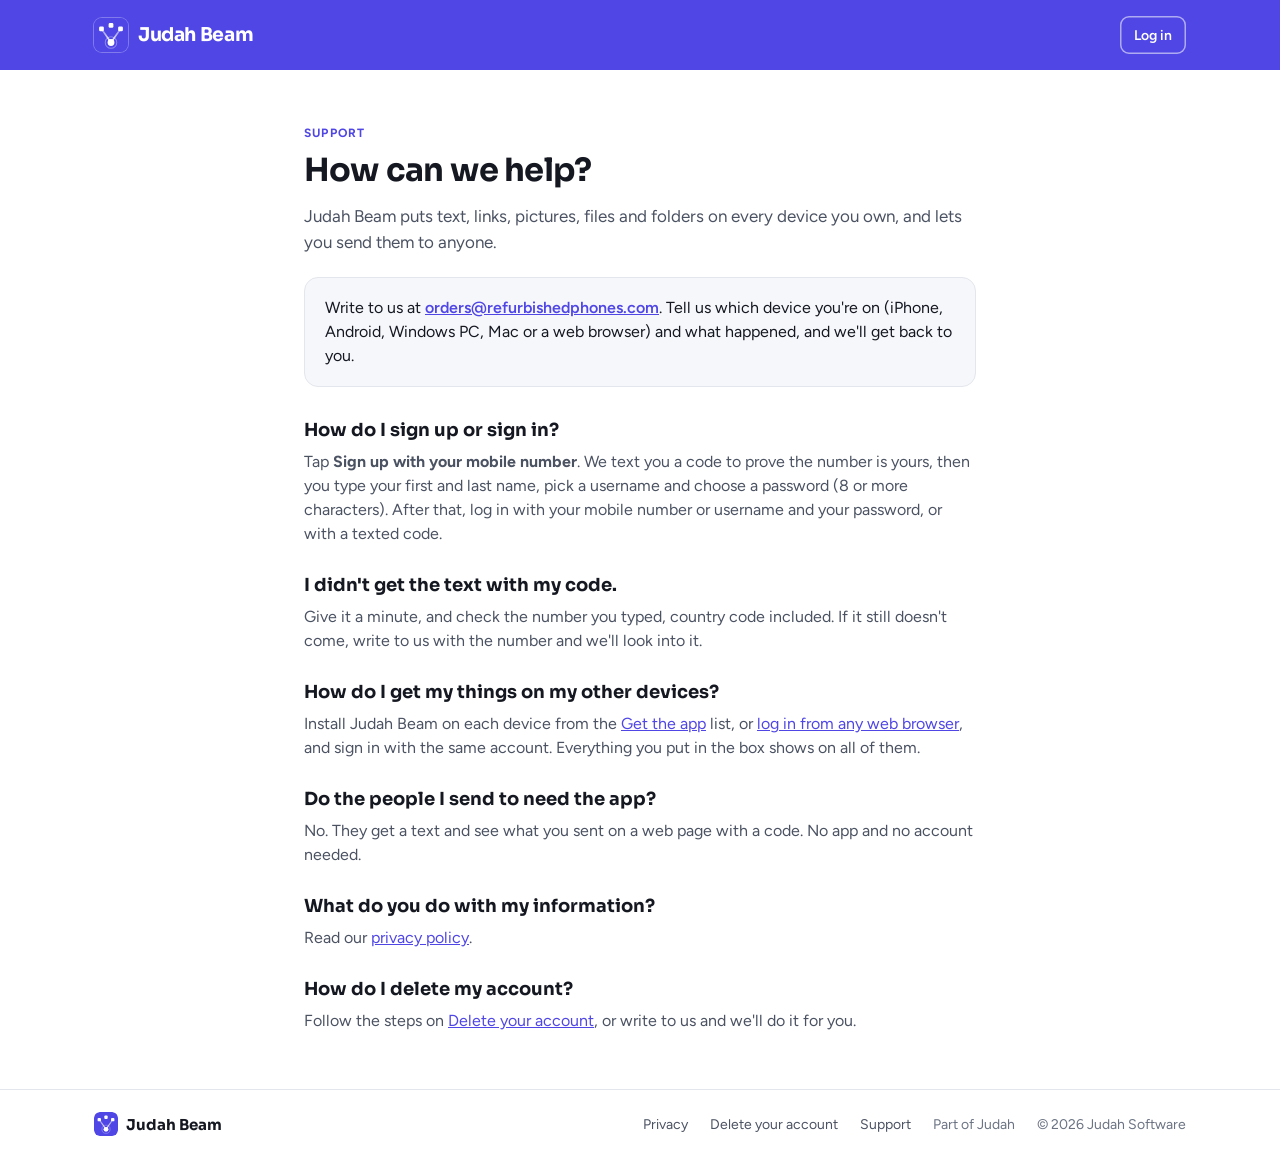
==== support/index.html @ 4b36a636 "Judah Beam web, from TheBox c08edce" ====
<!doctype html>
<html lang="en">
<head>
<meta charset="utf-8">
<meta name="viewport" content="width=device-width, initial-scale=1">
<title>Judah Beam support</title>
<meta name="description" content="Help with Judah Beam: how to reach us, signing in, your other devices, sending to someone, privacy and deleting your account.">
<meta name="theme-color" content="#4f46e5">
<meta name="color-scheme" content="light dark">
<link rel="icon" href="../favicon.svg" type="image/svg+xml">
<link rel="icon" href="../favicon.png" type="image/png" sizes="64x64">
<link rel="apple-touch-icon" href="../apple-touch-icon.png">
<link rel="preconnect" href="https://fonts.googleapis.com">
<link rel="preconnect" href="https://fonts.gstatic.com" crossorigin>
<link rel="stylesheet" href="https://fonts.googleapis.com/css2?family=Sora:wght@600;700;800&family=Figtree:wght@400;500;600;700&display=swap">
<link rel="stylesheet" href="../styles.css">
<style>
  /* only what this page adds to styles.css */
  .help { max-width: 760px; }
  .help h1 { font-size: 32px; font-weight: 700; letter-spacing: -.025em; margin-top: 6px; }
  .help .lead { color: var(--ink-2); font-size: 17px; margin-top: 10px; }
  .contact { margin-top: 22px; padding: 18px 20px; border: 1px solid var(--line); border-radius: 14px; background: var(--surface-2); }
  .contact a { color: var(--accent); font-weight: 600; overflow-wrap: anywhere; }
  .qa { margin-top: 30px; }
  .qa h3 { font-size: 18px; font-weight: 700; margin-top: 26px; }
  .qa p { color: var(--ink-2); margin-top: 6px; }
  .qa a { color: var(--accent); }
</style>
</head>
<body>
<!-- The support page, www.judahbeam.com/support: the App Store's Support URL
     (Roger, October 22, 2026: "Yes to the support page"). -->

<a class="skip" href="#main">Skip to the content</a>

<header class="snav">
  <div class="wrap navin">
    <a class="brand" href="../" aria-label="Judah Beam, home"><img class="mark" src="../favicon.svg" alt="" width="34" height="34">Judah Beam</a>
    <a class="btn ghost sm" href="/app/">Log in</a>
  </div>
</header>

<main id="main">
  <section class="band">
    <div class="wrap help">
      <span class="eyebrow">Support</span>
      <h1>How can we help?</h1>
      <p class="lead">Judah Beam puts text, links, pictures, files and folders on every device you own, and lets you send them to anyone.</p>

      <p class="contact">Write to us at <a href="mailto:orders@refurbishedphones.com?subject=Judah%20Beam">orders@refurbishedphones.com</a>. Tell us which device you're on (iPhone, Android, Windows PC, Mac or a web browser) and what happened, and we'll get back to you.</p>

      <div class="qa">
        <h3>How do I sign up or sign in?</h3>
        <p>Tap <b>Sign up with your mobile number</b>. We text you a code to prove the number is yours, then you type your first and last name, pick a username and choose a password (8 or more characters). After that, log in with your mobile number or username and your password, or with a texted code.</p>

        <h3>I didn't get the text with my code.</h3>
        <p>Give it a minute, and check the number you typed, country code included. If it still doesn't come, write to us with the number and we'll look into it.</p>

        <h3>How do I get my things on my other devices?</h3>
        <p>Install Judah Beam on each device from the <a href="../#get">Get the app</a> list, or <a href="/app/">log in from any web browser</a>, and sign in with the same account. Everything you put in the box shows on all of them.</p>

        <h3>Do the people I send to need the app?</h3>
        <p>No. They get a text and see what you sent on a web page with a code. No app and no account needed.</p>

        <h3>What do you do with my information?</h3>
        <p>Read our <a href="https://judahbeam.pages.dev/privacy">privacy policy</a>.</p>

        <h3>How do I delete my account?</h3>
        <p>Follow the steps on <a href="https://judahbeam.pages.dev/delete-account">Delete your account</a>, or write to us and we'll do it for you.</p>
      </div>
    </div>
  </section>
</main>

<footer class="foot">
  <div class="wrap footin">
    <span class="brand"><img class="mark" src="../favicon.svg" alt="" width="24" height="24">Judah Beam</span>
    <a href="https://judahbeam.pages.dev/privacy">Privacy</a>
    <a href="https://judahbeam.pages.dev/delete-account">Delete your account</a>
    <a href="./">Support</a>
    <span>Part of Judah</span>
    <span>© 2026 Judah Software</span>
  </div>
</footer>
</body>
</html>
---- styles.css ----
/* The Judah Beam website, www.judahbeam.com. The look of the approved mockup
   design/website-mockup.html: the logo's purple, white marks, Sora for headings and
   Figtree for reading text. Light and dark follow the visitor's device; the top bar
   and the hero stay purple in both. No framework, no build step. */
:root {
  --brand: #4f46e5;          /* the logo's purple: top bar, hero, filled buttons */
  --accent: #4f46e5;         /* purple used as text or lines on the page */
  --accent-soft: #eef0ff; --accent-line: #c9ccfb;
  --page: #ffffff; --surface: #ffffff; --surface-2: #f6f7fa; --line: #e3e6ec; --line-2: #d5d9e1;
  --ink: #151821; --ink-2: #4b5262; --ink-3: #6b7383;
  --link-bg: #e8f4ff; --link-fg: #0b6bcb; --file-bg: #eefaf1; --file-fg: #15803d;
  --pic-bg: #fdf0f7; --pic-fg: #be185d; --folder-bg: #fff4e0; --folder-fg: #9a5b00;
  --ok: #16a34a; --white: #ffffff; --win: #0078d4;
  --display: "Sora", "Segoe UI", system-ui, sans-serif;
  --body: "Figtree", "Segoe UI", system-ui, -apple-system, Roboto, sans-serif;
  --gutter: 44px;
  color-scheme: light dark;
}
@media (prefers-color-scheme: dark) {
  :root {
    --accent: #a5a0ff; --accent-soft: #24264a; --accent-line: #4a47a0;
    --page: #12141b; --surface: #1b1e27; --surface-2: #171a22; --line: #2b3040; --line-2: #3a4050;
    --ink: #eceef3; --ink-2: #b7bcc8; --ink-3: #959cab;
    --link-bg: #1b2a3c; --link-fg: #6fb3f2; --file-bg: #1b2e22; --file-fg: #5fcb7f;
    --pic-bg: #34202c; --pic-fg: #f08bbe; --folder-bg: #33270f; --folder-fg: #f0b45a;
    --win: #4aa8f0;
  }
}

* { box-sizing: border-box; }
html { -webkit-text-size-adjust: 100%; scroll-behavior: smooth; }
@media (prefers-reduced-motion: reduce) { html { scroll-behavior: auto; } }
body { margin: 0; background: var(--page); color: var(--ink); font: 16px/1.5 var(--body); -webkit-font-smoothing: antialiased; overflow-x: hidden; }
h1, h2, h3 { font-family: var(--display); text-wrap: balance; margin: 0; }
p { margin: 0; }
img, svg { display: block; }
[hidden] { display: none !important; }

/* one centred column for every band; never narrower than a 16px gutter each side */
.wrap { max-width: 1180px; margin: 0 auto; padding-left: max(var(--gutter), env(safe-area-inset-left, 0px)); padding-right: max(var(--gutter), env(safe-area-inset-right, 0px)); }

/* keyboard focus is always visible: white on the purple, purple on the page */
:focus-visible { outline: 3px solid var(--accent); outline-offset: 3px; border-radius: 6px; }
.snav :focus-visible, .hero :focus-visible { outline-color: var(--white); }
.skip { position: absolute; left: 12px; top: -60px; z-index: 10; background: var(--white); color: var(--brand); font-weight: 700; padding: 10px 14px; border-radius: 10px; text-decoration: none; }
.skip:focus { top: 12px; }

/* ---------------------------------------------------------------- buttons */
.btn { display: inline-flex; align-items: center; justify-content: center; gap: 9px; border-radius: 11px; font: 600 15px var(--body); text-decoration: none; white-space: nowrap; padding: 0 18px; min-height: 46px; border: 0; cursor: pointer; }
.btn svg { width: 19px; height: 19px; flex: none; }
.btn.white { background: var(--white); color: var(--brand); }
.btn.white:hover { background: #f1f1ff; }
.btn.ghost { background: transparent; color: var(--white); box-shadow: inset 0 0 0 1.5px rgba(255,255,255,.55); }
.btn.ghost:hover { background: rgba(255,255,255,.1); }
.btn.brand { background: var(--brand); color: var(--white); }
.btn.brand:hover { background: #3d34c9; }
.btn.line { background: var(--surface); color: var(--accent); box-shadow: inset 0 0 0 1.5px var(--accent-line); }
.btn.line:hover { background: var(--accent-soft); }
.btn.off { background: rgba(255,255,255,.12); color: rgba(255,255,255,.85); box-shadow: inset 0 0 0 1px rgba(255,255,255,.25); cursor: default; }
.btn.sm { min-height: 38px; font-size: 14px; padding: 0 14px; border-radius: 9px; }
.soon { font: 700 10.5px var(--body); letter-spacing: .05em; text-transform: uppercase; background: var(--surface-2); color: var(--ink-3); border: 1px solid var(--line); border-radius: 99px; padding: 2px 8px; white-space: nowrap; }
.btn.off .soon { background: rgba(255,255,255,.16); color: var(--white); border-color: transparent; }

/* ---------------------------------------------------------------- top bar */
.snav { background: var(--brand); color: var(--white); }
.navin { display: flex; align-items: center; gap: 26px; padding-top: 16px; padding-bottom: 16px; }
.snav .brand { display: flex; align-items: center; gap: 10px; font: 700 19px var(--display); letter-spacing: -.02em; margin-right: auto; color: var(--white); text-decoration: none; }
.snav .brand .mark { width: 34px; height: 34px; border-radius: 8px; box-shadow: 0 0 0 1px rgba(255,255,255,.28); }
.snav .links { display: flex; gap: 26px; }
.snav .links a { color: rgba(255,255,255,.88); text-decoration: none; font-weight: 500; font-size: 15px; }
.snav .links a:hover { color: var(--white); text-decoration: underline; text-underline-offset: 4px; }

/* ---------------------------------------------------------------- hero */
.hero { background: var(--brand); color: var(--white); overflow: hidden; }
.heroin { display: grid; grid-template-columns: minmax(0, 1fr) minmax(0, 470px); gap: 40px; align-items: center; padding-top: 44px; padding-bottom: 56px; }
.hero h1 { font-size: 54px; line-height: 1.04; font-weight: 800; letter-spacing: -.035em; }
.hero .lede { font-size: 18px; line-height: 1.5; color: rgba(255,255,255,.9); max-width: 540px; margin-top: 16px; }
.hero .ctas { display: flex; flex-wrap: wrap; gap: 10px; margin-top: 28px; }
.hero .fine { font-size: 14px; color: rgba(255,255,255,.8); margin-top: 14px; }
.hero .fine a { color: var(--white); font-weight: 600; }

/* the line after Download for Windows */
.dlnote { flex-basis: 100%; border-radius: 12px; padding: 12px 14px; font-size: 14px; line-height: 1.45; background: var(--accent-soft); border: 1px solid var(--accent-line); color: var(--ink); }
.hero .dlnote { background: rgba(255,255,255,.14); border-color: rgba(255,255,255,.3); color: var(--white); max-width: 540px; }
.dlnote a { color: inherit; font-weight: 600; }

/* the logo, grown into the hero: one phone at the bottom beams to three devices.
   Laid out on a 470 x 380 picture; with container units it shrinks as one piece. */
.beam { position: relative; width: 100%; max-width: 470px; margin: 0 auto; aspect-ratio: 470 / 380; container-type: inline-size; }
.beam svg.rays { position: absolute; inset: 0; width: 100%; height: 100%; }
.dev { position: absolute; background: #ffffff; color: #151821; border-radius: 14px; box-shadow: 0 14px 34px rgba(16,12,80,.35); padding: 10px 11px; width: 138px; width: 29.4cqw; padding: 2.1cqw 2.3cqw; border-radius: 3cqw; }
.dev .lab { font: 700 9.5px var(--body); font-size: 2.05cqw; letter-spacing: .09em; text-transform: uppercase; color: #6b7383; display: flex; align-items: center; gap: 5px; white-space: nowrap; }
.dev .lab i { width: 6px; height: 6px; border-radius: 50%; background: var(--ok); display: block; flex: none; }
.dev .it { margin-top: 7px; margin-top: 1.5cqw; border: 1px solid #e3e6ec; border-radius: 9px; padding: 7px 8px; padding: 1.5cqw 1.7cqw; font-size: 12px; font-size: 2.6cqw; line-height: 1.3; }
.dev .it small { display: block; color: #6b7383; font-size: 10.5px; font-size: 2.25cqw; margin-top: 2px; }
.dev.d1 { left: 1.3%; top: 15.3%; }
.dev.d2 { left: 35.3%; top: 1%; }
.dev.d3 { right: 1.3%; top: 15.3%; }
.src { position: absolute; left: 50%; bottom: 1.6%; transform: translateX(-50%); width: 23.8%; aspect-ratio: 1; border-radius: 50%; background: #ffffff; display: grid; place-items: center;
  box-shadow: 0 0 0 14px rgba(255,255,255,.14), 0 14px 34px rgba(16,12,80,.35); box-shadow: 0 0 0 3cqw rgba(255,255,255,.14), 0 14px 34px rgba(16,12,80,.35); }
.src .mini { width: 39%; height: 66%; border-radius: 9px; border: 3px solid var(--brand); display: grid; place-items: center; font: 800 10px var(--display); font-size: 2.15cqw; color: var(--brand); }

/* ---------------------------------------------------------------- bands */
.band { padding: 56px 0; }
.band.alt { background: var(--surface-2); border-top: 1px solid var(--line); border-bottom: 1px solid var(--line); }
.eyebrow { display: block; font: 700 12px var(--body); letter-spacing: .1em; text-transform: uppercase; color: var(--accent); }
.band h2 { font-size: 32px; font-weight: 700; letter-spacing: -.025em; margin-top: 6px; }
.steps { list-style: none; padding: 0; margin: 28px 0 0; display: grid; grid-template-columns: repeat(3, minmax(0, 1fr)); gap: 22px; }
.step { display: flex; flex-direction: column; gap: 8px; }
.step .n { width: 34px; height: 34px; border-radius: 10px; background: var(--accent-soft); color: var(--accent); font: 800 15px/34px var(--display); text-align: center; }
.step h3 { font-size: 18px; font-weight: 700; letter-spacing: -.01em; }
.step p { color: var(--ink-2); font-size: 15.5px; }
.kinds { list-style: none; padding: 0; margin: 22px 0 0; display: flex; flex-wrap: wrap; gap: 10px; }
.kind { display: inline-flex; align-items: center; gap: 8px; border-radius: 99px; padding: 8px 15px 8px 10px; font-weight: 600; font-size: 15px; }
.kind svg { width: 18px; height: 18px; fill: none; stroke: currentColor; stroke-width: 2; stroke-linecap: round; stroke-linejoin: round; }
.k-text { background: var(--accent-soft); color: var(--accent); }
.k-link { background: var(--link-bg); color: var(--link-fg); }
.k-pic { background: var(--pic-bg); color: var(--pic-fg); }
.k-file { background: var(--file-bg); color: var(--file-fg); }
.k-folder { background: var(--folder-bg); color: var(--folder-fg); }

/* ---------------------------------------------------------------- get the app */
.gets { display: grid; grid-template-columns: repeat(3, minmax(0, 1fr)); gap: 16px; margin-top: 26px; }
.get { border: 1px solid var(--line); border-radius: 16px; padding: 18px; display: flex; flex-direction: column; gap: 10px; background: var(--surface); }
.get.here { border-color: var(--accent-line); box-shadow: 0 0 0 3px var(--accent-soft); }
.get .tag { font: 700 11px var(--body); letter-spacing: .08em; text-transform: uppercase; color: var(--accent); }
.get .tag:empty { display: none; }
.get .ic { width: 42px; height: 42px; border-radius: 12px; background: var(--surface-2); border: 1px solid var(--line); display: grid; place-items: center; color: var(--ink); }
.get .ic.win { color: var(--win); }
.get .ic.accent { color: var(--accent); }
.get .ic svg { width: 22px; height: 22px; }
.get h3 { font-size: 17px; font-weight: 700; }
.get .say { color: var(--ink-2); font-size: 14.5px; flex: 1; }
.get .acts { display: flex; flex-direction: column; gap: 8px; }
.get .macnote { color: var(--ink-3); font-size: 13.5px; line-height: 1.4; }

/* ---------------------------------------------------------------- footer */
.foot { border-top: 1px solid var(--line); color: var(--ink-3); font-size: 14px; }
.footin { display: flex; flex-wrap: wrap; align-items: center; gap: 12px 22px; padding-top: 22px; padding-bottom: 22px; }
.foot .brand { display: flex; align-items: center; gap: 8px; font: 700 15px var(--display); color: var(--ink); margin-right: auto; }
.foot .brand .mark { width: 24px; height: 24px; border-radius: 6px; }
.foot a { color: var(--ink-2); text-decoration: none; }
.foot a:hover { text-decoration: underline; }

/* ---------------------------------------------------------------- smaller screens */
@media (max-width: 1000px) {
  .gets { grid-template-columns: repeat(2, minmax(0, 1fr)); }
  .heroin { grid-template-columns: minmax(0, 1fr) minmax(0, 380px); gap: 28px; }
  .hero h1 { font-size: 44px; }
}
@media (max-width: 760px) {
  :root { --gutter: 20px; }
  .snav .links { display: none; }
  .navin { gap: 10px; padding-top: 10px; padding-bottom: 10px; }
  .snav .brand { font-size: 17px; }
  .snav .brand .mark { width: 30px; height: 30px; }
  .heroin { grid-template-columns: minmax(0, 1fr); gap: 22px; padding-top: 24px; padding-bottom: 32px; }
  .hero h1 { font-size: 34px; }
  .hero .lede { font-size: 16px; margin-top: 10px; }
  .hero .ctas { flex-direction: column; margin-top: 18px; }
  .hero .ctas .btn { width: 100%; }
  .beam { max-width: 400px; }
  .band { padding: 32px 0; }
  .band h2 { font-size: 24px; }
  .steps { grid-template-columns: minmax(0, 1fr); gap: 16px; margin-top: 18px; }
  .gets { grid-template-columns: minmax(0, 1fr); gap: 10px; margin-top: 16px; }
  .foot .brand { width: 100%; }
}
@media (max-width: 360px) {
  :root { --gutter: 16px; }
  .btn { white-space: normal; text-align: center; }
}
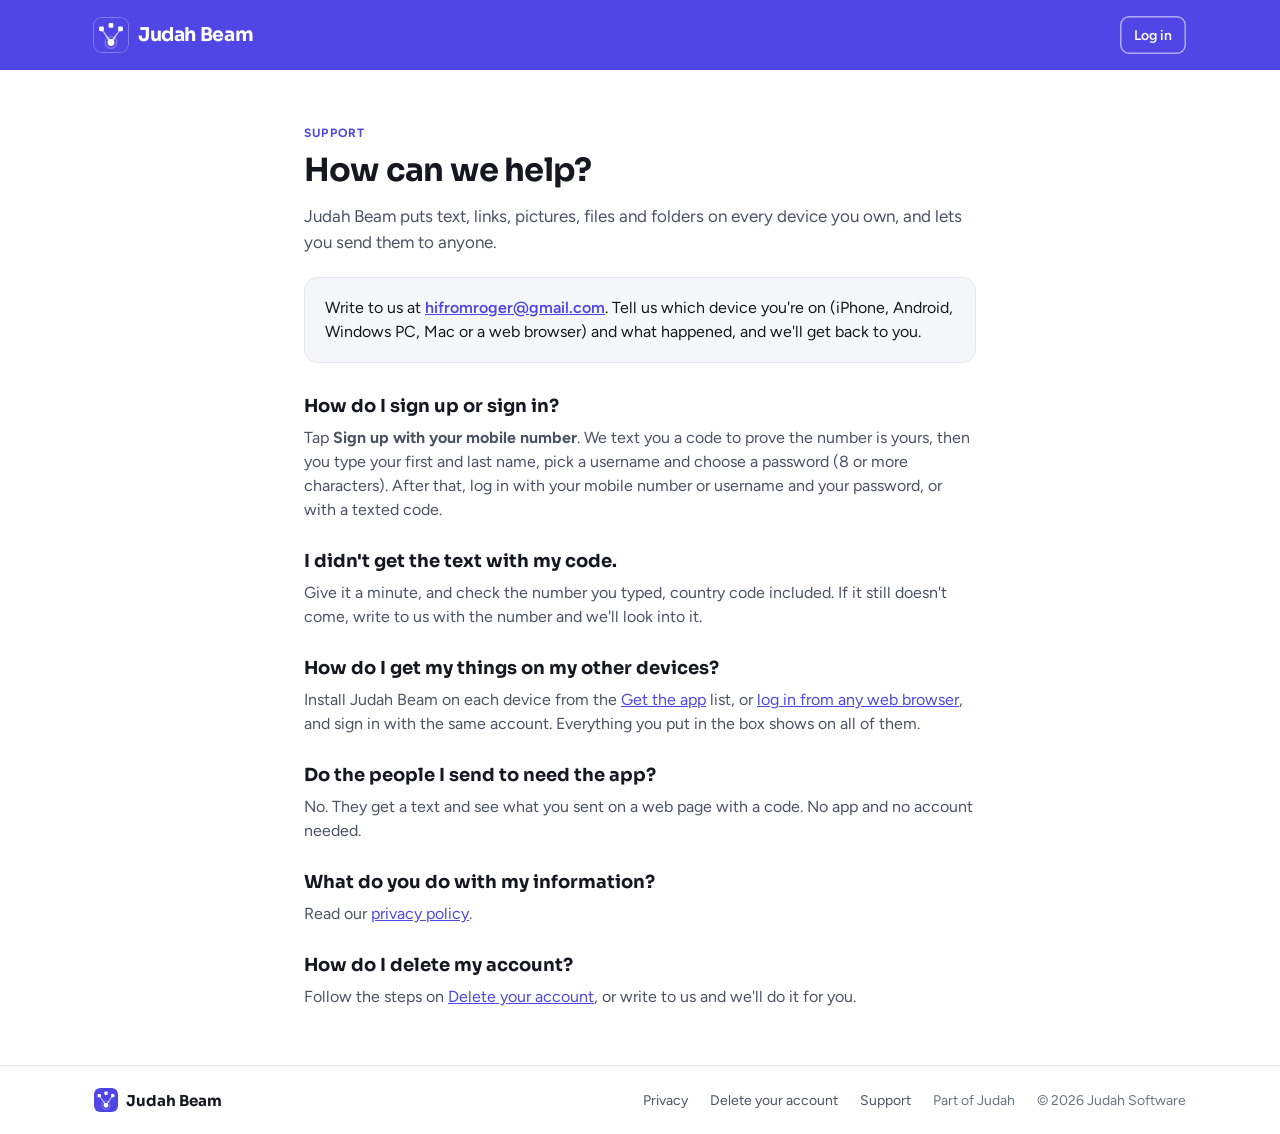
==== commit c5c998de: "Judah Beam web, from TheBox 8fc5865" ====
--- a/support/index.html
+++ b/support/index.html
@@ -47,7 +47,7 @@
       <h1>How can we help?</h1>
       <p class="lead">Judah Beam puts text, links, pictures, files and folders on every device you own, and lets you send them to anyone.</p>
 
-      <p class="contact">Write to us at <a href="mailto:orders@refurbishedphones.com?subject=Judah%20Beam">orders@refurbishedphones.com</a>. Tell us which device you're on (iPhone, Android, Windows PC, Mac or a web browser) and what happened, and we'll get back to you.</p>
+      <p class="contact">Write to us at <a href="mailto:hifromroger@gmail.com?subject=Judah%20Beam">hifromroger@gmail.com</a>. Tell us which device you're on (iPhone, Android, Windows PC, Mac or a web browser) and what happened, and we'll get back to you.</p>
 
       <div class="qa">
         <h3>How do I sign up or sign in?</h3>
